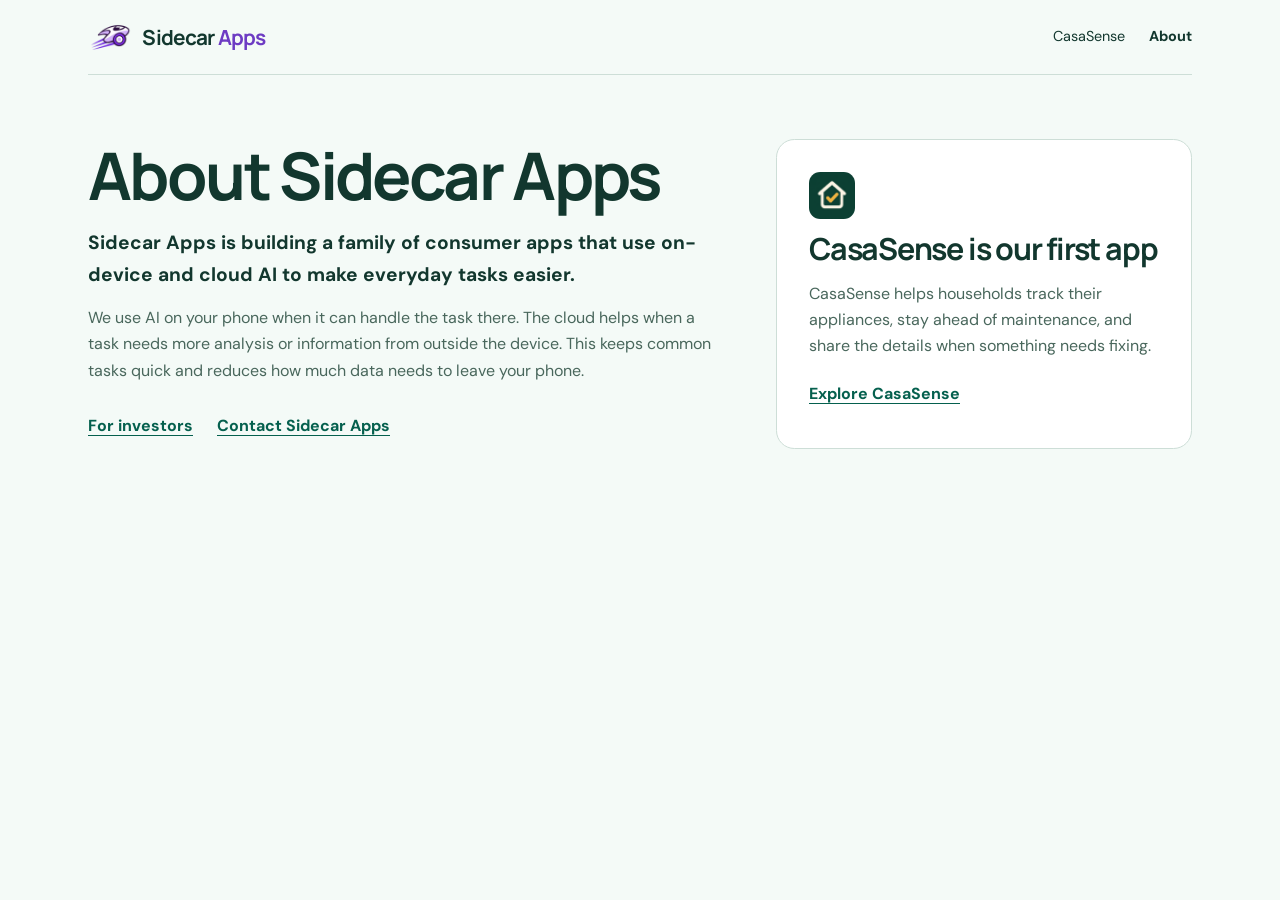
==== about.html @ 9edc98a5 "Put the CasaSense diagram in a tab and make About its own page" ====
<!doctype html>
<html lang="en">
<head>
  <meta charset="utf-8">
  <meta name="viewport" content="width=device-width, initial-scale=1">
  <title>About Sidecar Apps</title>
  <meta name="description" content="Sidecar Apps builds consumer apps using on-device and cloud AI. CasaSense is our first app.">
  <link rel="canonical" href="https://sidecar360.com/about.html">
  <link rel="icon" href="assets/sidecar-icon-192.png">
  <link rel="preconnect" href="https://fonts.googleapis.com">
  <link rel="preconnect" href="https://fonts.gstatic.com" crossorigin>
  <link href="https://fonts.googleapis.com/css2?family=DM+Sans:wght@400;500;600;700&amp;family=Manrope:wght@500;600;700;800&amp;display=swap" rel="stylesheet">
  <style>
    * { box-sizing: border-box; }
    body { margin: 0; color: #12372e; background: #f4faf7; font: 1rem/1.65 "DM Sans", system-ui, sans-serif; }
    .shell { width: min(76rem, 100%); margin: auto; padding: 0 clamp(1.25rem, 5vw, 3.5rem); }
    header { min-height: 4.7rem; display: flex; align-items: center; justify-content: space-between; gap: 1rem; border-bottom: 1px solid #cdded7; }
    header a { color: inherit; }
    nav { display: flex; gap: clamp(0.75rem, 2vw, 1.5rem); font-size: 0.9rem; }
    nav a { display: inline-flex; align-items: center; min-height: 2.75rem; text-decoration: none; }
    nav [aria-current] { font-weight: 700; }
    main { display: grid; grid-template-columns: minmax(0, 1.5fr) minmax(0, 1fr); align-items: start; gap: 2rem 4rem; padding: clamp(2rem, 6vw, 4rem) 0; }
    h1, h2 { margin: 0; font-family: Manrope, sans-serif; line-height: 1.12; letter-spacing: -0.04em; }
    h1 { font-size: clamp(2.3rem, 6vw, 4.1rem); }
    h2 { font-size: clamp(1.4rem, 3vw, 1.9rem); }
    p { margin: 0.9rem 0 0; color: #49675c; }
    .lead { font-size: 1.2rem; font-weight: 700; color: #12372e; }
    .first-app { padding: clamp(1.25rem, 4vw, 2rem); border: 1px solid #cdded7; border-radius: 1.15rem; background: #fff; }
    .first-app img { display: block; width: 2.9rem; height: auto; margin-bottom: 0.85rem; border-radius: 0.7rem; }
    .links { display: flex; flex-wrap: wrap; gap: 0.65rem 1.5rem; margin-top: 1.25rem; }
    main a { display: inline-flex; align-items: center; min-height: 2.75rem; color: #05604e; font-weight: 700; text-underline-offset: 0.24em; }
    .first-app a { margin-top: 0.75rem; }
    a:focus-visible { outline: 3px solid #5ab79f; outline-offset: 4px; }
    @media (max-width: 49rem) {
      main { grid-template-columns: minmax(0, 1fr); }
    }
  </style>
  <link rel="stylesheet" href="sidecar-brand.css?v=2">
</head>
<body>
  <div class="shell">
    <header>
      <a class="wordmark" href="./" aria-label="Sidecar Apps home">
        <img class="sidecar-mark" src="assets/sidecar-icon-192.png" alt="" width="192" height="184">
        <span>Sidecar <span class="wordmark-apps">Apps</span></span>
      </a>
      <nav aria-label="Main navigation">
        <a href="./#casasense">CasaSense</a>
        <a href="about.html" aria-current="page">About</a>
      </nav>
    </header>
    <main>
      <div>
        <h1>About Sidecar Apps</h1>
        <p class="lead">Sidecar Apps is building a family of consumer apps that use on-device and cloud AI to make everyday tasks easier.</p>
        <p>We use AI on your phone when it can handle the task there. The cloud helps when a task needs more analysis or information from outside the device. This keeps common tasks quick and reduces how much data needs to leave your phone.</p>
        <div class="links">
          <a href="investors.html">For investors</a>
          <a href="contact.html">Contact Sidecar Apps</a>
        </div>
      </div>
      <section class="first-app" aria-labelledby="first-app-heading">
        <img src="assets/casasense-icon-192.png" alt="" width="192" height="192">
        <h2 id="first-app-heading">CasaSense is our first app</h2>
        <p>CasaSense helps households track their appliances, stay ahead of maintenance, and share the details when something needs fixing.</p>
        <a href="./#casasense">Explore CasaSense</a>
      </section>
    </main>
  </div>
</body>
</html>
---- sidecar-brand.css ----
.wordmark {
  display: inline-flex;
  align-items: center;
  gap: 0.65rem;
  font: 700 1.3rem/1 Manrope, sans-serif;
  letter-spacing: -0.04em;
  text-decoration: none;
  white-space: nowrap;
}

.sidecar-mark {
  display: block;
  width: 2.75rem;
  height: 2.75rem;
  flex: none;
  object-fit: contain;
}

.wordmark-apps { color: #6d3bc3; }

@media (max-width: 42rem) {
  .wordmark { font-size: 1.1rem; }
  .sidecar-mark { width: 2.35rem; height: 2.35rem; }
}
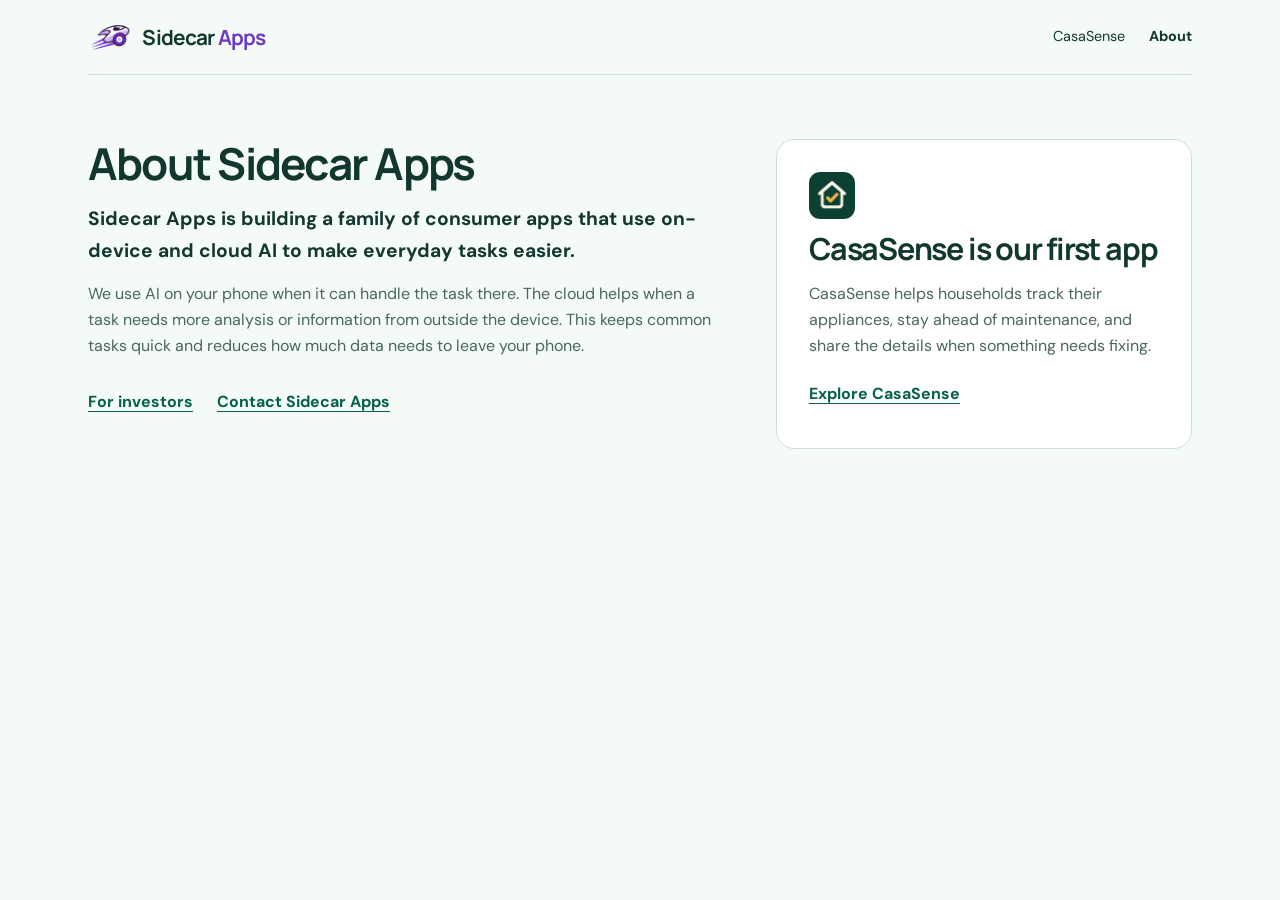
==== commit 93d221e8: "Move public contact to a dedicated Formspree form and refine About heading" ====
--- a/about.html
+++ b/about.html
@@ -21,7 +21,7 @@
     nav [aria-current] { font-weight: 700; }
     main { display: grid; grid-template-columns: minmax(0, 1.5fr) minmax(0, 1fr); align-items: start; gap: 2rem 4rem; padding: clamp(2rem, 6vw, 4rem) 0; }
     h1, h2 { margin: 0; font-family: Manrope, sans-serif; line-height: 1.12; letter-spacing: -0.04em; }
-    h1 { font-size: clamp(2.3rem, 6vw, 4.1rem); }
+    h1 { font-size: clamp(1.8rem, 4vw, 2.75rem); }
     h2 { font-size: clamp(1.4rem, 3vw, 1.9rem); }
     p { margin: 0.9rem 0 0; color: #49675c; }
     .lead { font-size: 1.2rem; font-weight: 700; color: #12372e; }
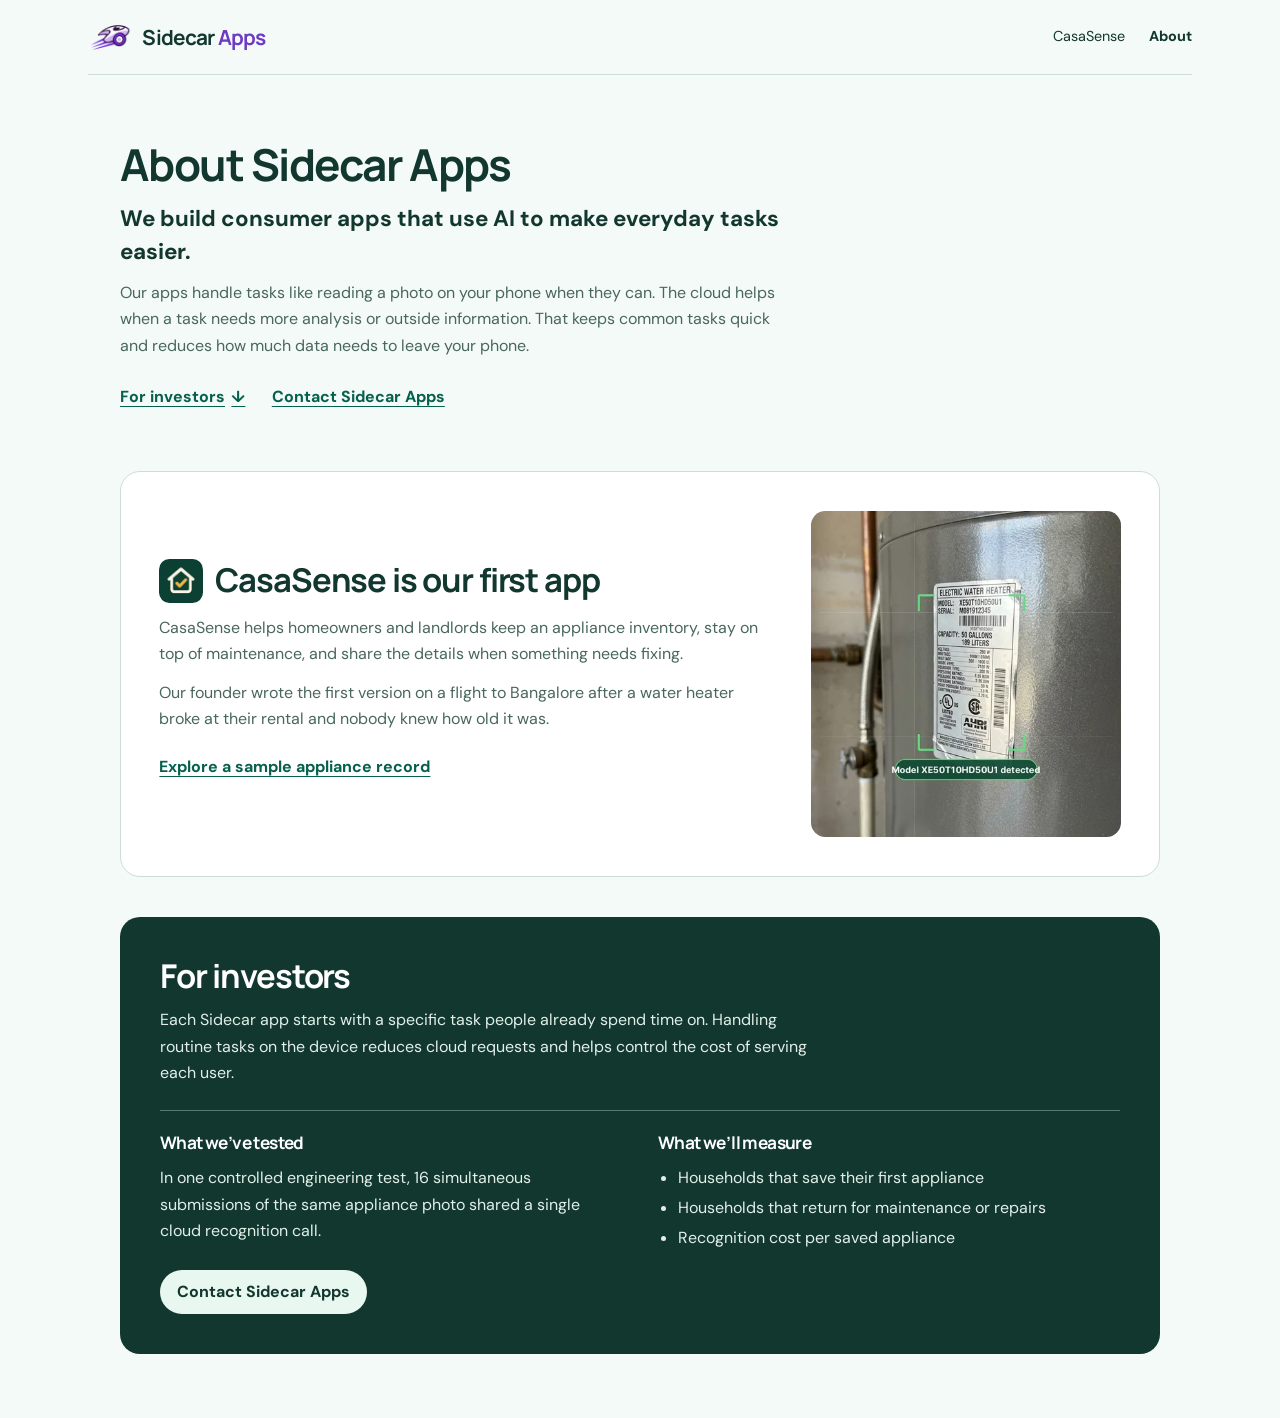
==== commit cf5e0a80: "Reorganize About and bring investor information onto the same page" ====
--- a/about.html
+++ b/about.html
@@ -3,9 +3,29 @@
 <head>
   <meta charset="utf-8">
   <meta name="viewport" content="width=device-width, initial-scale=1">
-  <title>About Sidecar Apps</title>
-  <meta name="description" content="Sidecar Apps builds consumer apps using on-device and cloud AI. CasaSense is our first app.">
+  <title>About Sidecar Apps | CasaSense and Investor Information</title>
+  <meta name="description" content="Meet Sidecar Apps, the team building consumer apps with on-device and cloud AI. Explore CasaSense, our first app, and read our investor overview.">
+  <meta property="og:type" content="website">
+  <meta property="og:site_name" content="Sidecar Apps">
+  <meta property="og:title" content="About Sidecar Apps | CasaSense and Investor Information">
+  <meta property="og:description" content="Meet Sidecar Apps, the team building consumer apps with on-device and cloud AI. Explore CasaSense, our first app, and read our investor overview.">
+  <meta property="og:url" content="https://sidecar360.com/about.html">
+  <meta property="og:image" content="https://sidecar360.com/assets/sidecar-icon.png">
+  <meta property="og:image:alt" content="Sidecar Apps logo">
+  <meta name="twitter:card" content="summary">
   <link rel="canonical" href="https://sidecar360.com/about.html">
+  <script type="application/ld+json">
+  {
+    "@context": "https://schema.org",
+    "@type": "AboutPage",
+    "@id": "https://sidecar360.com/about.html#webpage",
+    "url": "https://sidecar360.com/about.html",
+    "name": "About Sidecar Apps",
+    "isPartOf": { "@id": "https://sidecar360.com/#website" },
+    "mainEntity": { "@id": "https://sidecar360.com/#organization" },
+    "inLanguage": "en-US"
+  }
+  </script>
   <link rel="icon" href="assets/sidecar-icon-192.png">
   <link rel="preconnect" href="https://fonts.googleapis.com">
   <link rel="preconnect" href="https://fonts.gstatic.com" crossorigin>
@@ -19,20 +39,71 @@
     nav { display: flex; gap: clamp(0.75rem, 2vw, 1.5rem); font-size: 0.9rem; }
     nav a { display: inline-flex; align-items: center; min-height: 2.75rem; text-decoration: none; }
     nav [aria-current] { font-weight: 700; }
-    main { display: grid; grid-template-columns: minmax(0, 1.5fr) minmax(0, 1fr); align-items: start; gap: 2rem 4rem; padding: clamp(2rem, 6vw, 4rem) 0; }
-    h1, h2 { margin: 0; font-family: Manrope, sans-serif; line-height: 1.12; letter-spacing: -0.04em; }
+    main { max-width: 65rem; margin-inline: auto; padding: clamp(2rem, 5vw, 4rem) 0; }
+    h1, h2, h3 { margin: 0; font-family: Manrope, sans-serif; line-height: 1.18; letter-spacing: -0.035em; }
     h1 { font-size: clamp(1.8rem, 4vw, 2.75rem); }
-    h2 { font-size: clamp(1.4rem, 3vw, 1.9rem); }
-    p { margin: 0.9rem 0 0; color: #49675c; }
-    .lead { font-size: 1.2rem; font-weight: 700; color: #12372e; }
-    .first-app { padding: clamp(1.25rem, 4vw, 2rem); border: 1px solid #cdded7; border-radius: 1.15rem; background: #fff; }
-    .first-app img { display: block; width: 2.9rem; height: auto; margin-bottom: 0.85rem; border-radius: 0.7rem; }
-    .links { display: flex; flex-wrap: wrap; gap: 0.65rem 1.5rem; margin-top: 1.25rem; }
-    main a { display: inline-flex; align-items: center; min-height: 2.75rem; color: #05604e; font-weight: 700; text-underline-offset: 0.24em; }
-    .first-app a { margin-top: 0.75rem; }
+    h2 { font-size: clamp(1.45rem, 3vw, 2.05rem); }
+    h3 { font-size: 1.08rem; }
+    p { margin: 0.75rem 0 0; color: #49675c; }
+    .about-intro { max-width: 42rem; }
+    .lead { font-size: clamp(1.13rem, 2.3vw, 1.4rem); font-weight: 700; color: #12372e; line-height: 1.45; }
+    .intro-links { display: flex; flex-wrap: wrap; gap: 0.25rem 1.65rem; margin-top: 1rem; }
+    main a { display: inline-flex; align-items: center; justify-content: center; min-height: 2.75rem; color: #05604e; font-weight: 700; text-underline-offset: 0.23em; }
+    .about-jump { gap: 0.4rem; }
+    .first-app {
+      display: grid;
+      grid-template-columns: minmax(0, 1.55fr) minmax(0, 0.8fr);
+      align-items: center;
+      gap: clamp(1.25rem, 4vw, 3.25rem);
+      margin-top: clamp(1.5rem, 5vw, 3.25rem);
+      padding: clamp(1.25rem, 4vw, 2.4rem);
+      border: 1px solid #cdded7;
+      border-radius: 1.25rem;
+      background: #fff;
+    }
+    .app-heading { display: flex; align-items: center; gap: 0.75rem; }
+    .app-icon { width: 2.75rem; height: auto; flex: none; border-radius: 0.65rem; }
+    .app-photo {
+      display: block;
+      width: 100%;
+      max-width: 24rem;
+      height: auto;
+      border-radius: 0.9rem;
+    }
+    .first-app a { margin-top: 0.8rem; }
+    .investors {
+      margin-top: clamp(1.35rem, 4vw, 2.5rem);
+      padding: clamp(1.25rem, 4.5vw, 2.5rem);
+      border-radius: 1.25rem;
+      background: #12372e;
+      color: #fff;
+      scroll-margin-top: 1.25rem;
+    }
+    .investors p, .investors li { color: #e2efe9; }
+    .investors > p { max-width: 42rem; }
+    .investor-details {
+      display: grid;
+      grid-template-columns: repeat(2, minmax(0, 1fr));
+      gap: 1.2rem 2.25rem;
+      margin: 1.5rem 0 1.2rem;
+      padding-top: 1.35rem;
+      border-top: 1px solid #567b70;
+    }
+    .investor-details ul { margin: 0.75rem 0 0; padding-left: 1.25rem; }
+    .investor-details li + li { margin-top: 0.2rem; }
+    .investors .contact {
+      padding: 0.55rem 1.05rem;
+      border-radius: 999px;
+      background: #e8f7f0;
+      color: #12372e;
+      text-decoration: none;
+    }
+    .investors .contact:hover { background: #fff; }
     a:focus-visible { outline: 3px solid #5ab79f; outline-offset: 4px; }
-    @media (max-width: 49rem) {
-      main { grid-template-columns: minmax(0, 1fr); }
+    @media (max-width: 42rem) {
+      header { gap: 0.75rem; }
+      nav { font-size: 0.82rem; }
+      .first-app, .investor-details { grid-template-columns: minmax(0, 1fr); }
     }
   </style>
   <link rel="stylesheet" href="sidecar-brand.css?v=2">
@@ -50,20 +121,47 @@
       </nav>
     </header>
     <main>
-      <div>
-        <h1>About Sidecar Apps</h1>
-        <p class="lead">Sidecar Apps is building a family of consumer apps that use on-device and cloud AI to make everyday tasks easier.</p>
-        <p>We use AI on your phone when it can handle the task there. The cloud helps when a task needs more analysis or information from outside the device. This keeps common tasks quick and reduces how much data needs to leave your phone.</p>
-        <div class="links">
-          <a href="investors.html">For investors</a>
+      <section class="about-intro" aria-labelledby="about-heading">
+        <h1 id="about-heading">About Sidecar Apps</h1>
+        <p class="lead">We build consumer apps that use AI to make everyday tasks easier.</p>
+        <p>Our apps handle tasks like reading a photo on your phone when they can. The cloud helps when a task needs more analysis or outside information. That keeps common tasks quick and reduces how much data needs to leave your phone.</p>
+        <div class="intro-links">
+          <a class="about-jump" href="#investors">For investors <span aria-hidden="true">↓</span></a>
           <a href="contact.html">Contact Sidecar Apps</a>
         </div>
-      </div>
+      </section>
+
       <section class="first-app" aria-labelledby="first-app-heading">
-        <img src="assets/casasense-icon-192.png" alt="" width="192" height="192">
-        <h2 id="first-app-heading">CasaSense is our first app</h2>
-        <p>CasaSense helps households track their appliances, stay ahead of maintenance, and share the details when something needs fixing.</p>
-        <a href="./#casasense">Explore CasaSense</a>
+        <div>
+          <div class="app-heading">
+            <img class="app-icon" src="assets/casasense-icon-192.png" alt="" width="192" height="192">
+            <h2 id="first-app-heading">CasaSense is our first app</h2>
+          </div>
+          <p>CasaSense helps homeowners and landlords keep an appliance inventory, stay on top of maintenance, and share the details when something needs fixing.</p>
+          <p>Our founder wrote the first version on a flight to Bangalore after a water heater broke at their rental and nobody knew how old it was.</p>
+          <a href="./#sample-home">Explore a sample appliance record</a>
+        </div>
+        <img class="app-photo" src="assets/sample-water-heater.webp" alt="CasaSense reading the model number on a water heater label" width="480" height="506">
+      </section>
+
+      <section class="investors" id="investors" aria-labelledby="investor-heading" tabindex="-1">
+        <h2 id="investor-heading">For investors</h2>
+        <p>Each Sidecar app starts with a specific task people already spend time on. Handling routine tasks on the device reduces cloud requests and helps control the cost of serving each user.</p>
+        <div class="investor-details">
+          <section aria-labelledby="tested-heading">
+            <h3 id="tested-heading">What we’ve tested</h3>
+            <p>In one controlled engineering test, 16 simultaneous submissions of the same appliance photo shared a single cloud recognition call.</p>
+          </section>
+          <section aria-labelledby="measure-heading">
+            <h3 id="measure-heading">What we’ll measure</h3>
+            <ul>
+              <li>Households that save their first appliance</li>
+              <li>Households that return for maintenance or repairs</li>
+              <li>Recognition cost per saved appliance</li>
+            </ul>
+          </section>
+        </div>
+        <a class="contact" href="contact.html">Contact Sidecar Apps</a>
       </section>
     </main>
   </div>
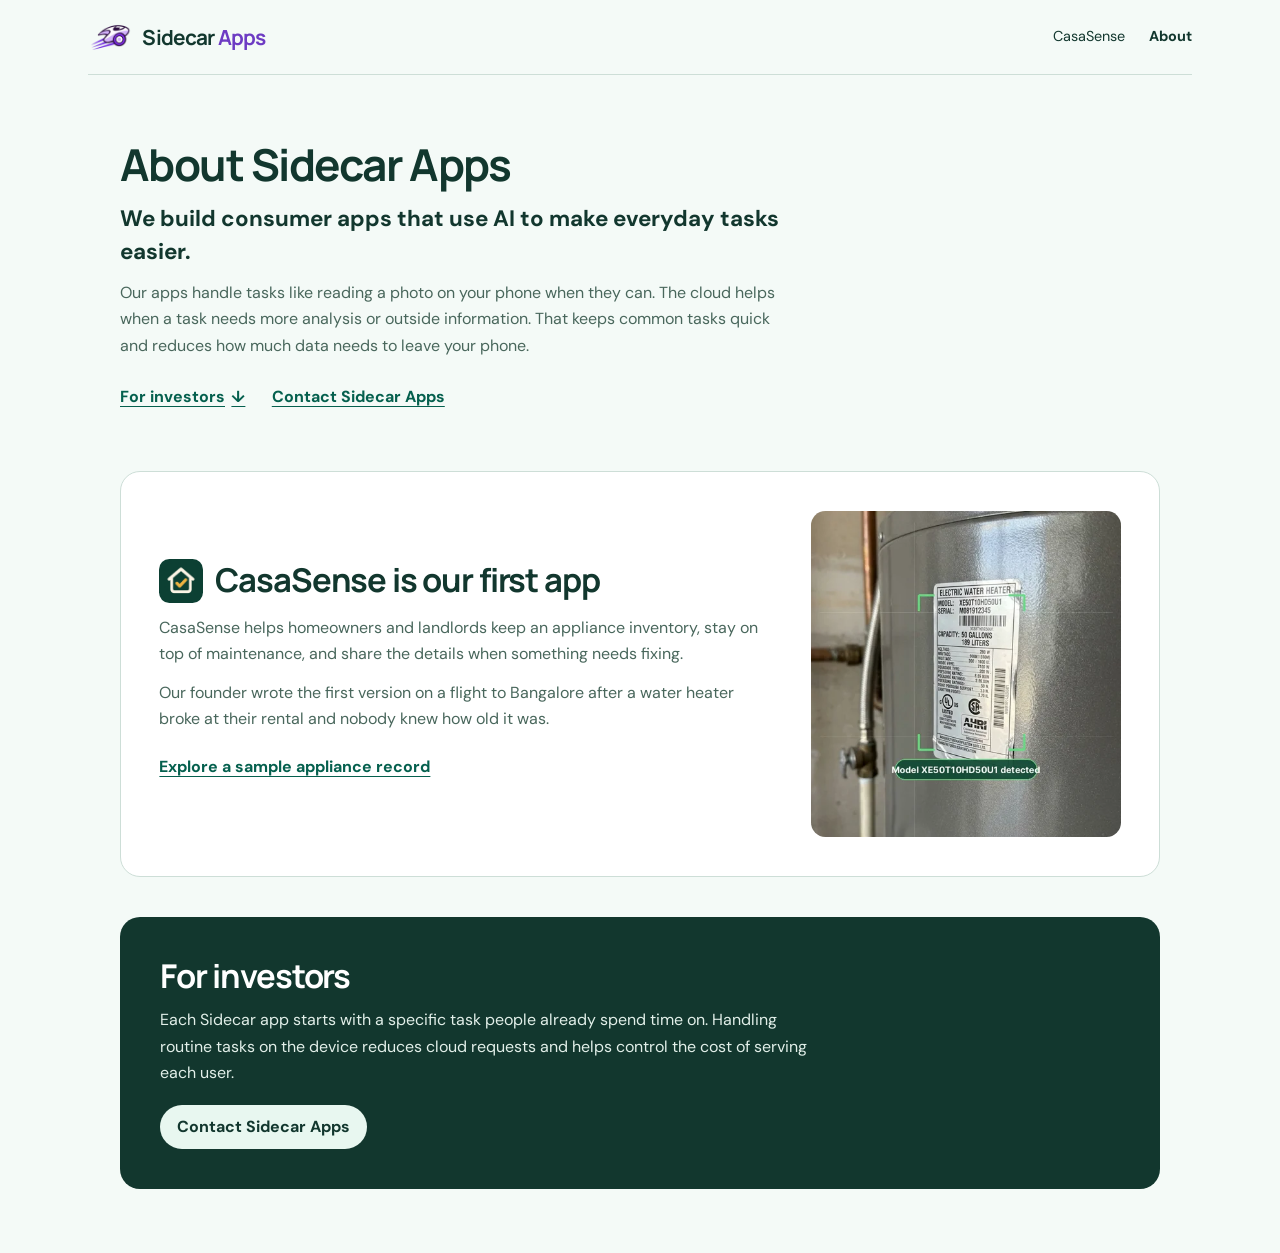
==== commit e48b9a79: "Simplify the investor section on About" ====
--- a/about.html
+++ b/about.html
@@ -40,10 +40,9 @@
     nav a { display: inline-flex; align-items: center; min-height: 2.75rem; text-decoration: none; }
     nav [aria-current] { font-weight: 700; }
     main { max-width: 65rem; margin-inline: auto; padding: clamp(2rem, 5vw, 4rem) 0; }
-    h1, h2, h3 { margin: 0; font-family: Manrope, sans-serif; line-height: 1.18; letter-spacing: -0.035em; }
+    h1, h2 { margin: 0; font-family: Manrope, sans-serif; line-height: 1.18; letter-spacing: -0.035em; }
     h1 { font-size: clamp(1.8rem, 4vw, 2.75rem); }
     h2 { font-size: clamp(1.45rem, 3vw, 2.05rem); }
-    h3 { font-size: 1.08rem; }
     p { margin: 0.75rem 0 0; color: #49675c; }
     .about-intro { max-width: 42rem; }
     .lead { font-size: clamp(1.13rem, 2.3vw, 1.4rem); font-weight: 700; color: #12372e; line-height: 1.45; }
@@ -79,19 +78,9 @@
       color: #fff;
       scroll-margin-top: 1.25rem;
     }
-    .investors p, .investors li { color: #e2efe9; }
-    .investors > p { max-width: 42rem; }
-    .investor-details {
-      display: grid;
-      grid-template-columns: repeat(2, minmax(0, 1fr));
-      gap: 1.2rem 2.25rem;
-      margin: 1.5rem 0 1.2rem;
-      padding-top: 1.35rem;
-      border-top: 1px solid #567b70;
-    }
-    .investor-details ul { margin: 0.75rem 0 0; padding-left: 1.25rem; }
-    .investor-details li + li { margin-top: 0.2rem; }
+    .investors p { max-width: 42rem; color: #e2efe9; }
     .investors .contact {
+      margin-top: 1.15rem;
       padding: 0.55rem 1.05rem;
       border-radius: 999px;
       background: #e8f7f0;
@@ -103,7 +92,7 @@
     @media (max-width: 42rem) {
       header { gap: 0.75rem; }
       nav { font-size: 0.82rem; }
-      .first-app, .investor-details { grid-template-columns: minmax(0, 1fr); }
+      .first-app { grid-template-columns: minmax(0, 1fr); }
     }
   </style>
   <link rel="stylesheet" href="sidecar-brand.css?v=2">
@@ -147,20 +136,6 @@
       <section class="investors" id="investors" aria-labelledby="investor-heading" tabindex="-1">
         <h2 id="investor-heading">For investors</h2>
         <p>Each Sidecar app starts with a specific task people already spend time on. Handling routine tasks on the device reduces cloud requests and helps control the cost of serving each user.</p>
-        <div class="investor-details">
-          <section aria-labelledby="tested-heading">
-            <h3 id="tested-heading">What we’ve tested</h3>
-            <p>In one controlled engineering test, 16 simultaneous submissions of the same appliance photo shared a single cloud recognition call.</p>
-          </section>
-          <section aria-labelledby="measure-heading">
-            <h3 id="measure-heading">What we’ll measure</h3>
-            <ul>
-              <li>Households that save their first appliance</li>
-              <li>Households that return for maintenance or repairs</li>
-              <li>Recognition cost per saved appliance</li>
-            </ul>
-          </section>
-        </div>
         <a class="contact" href="contact.html">Contact Sidecar Apps</a>
       </section>
     </main>
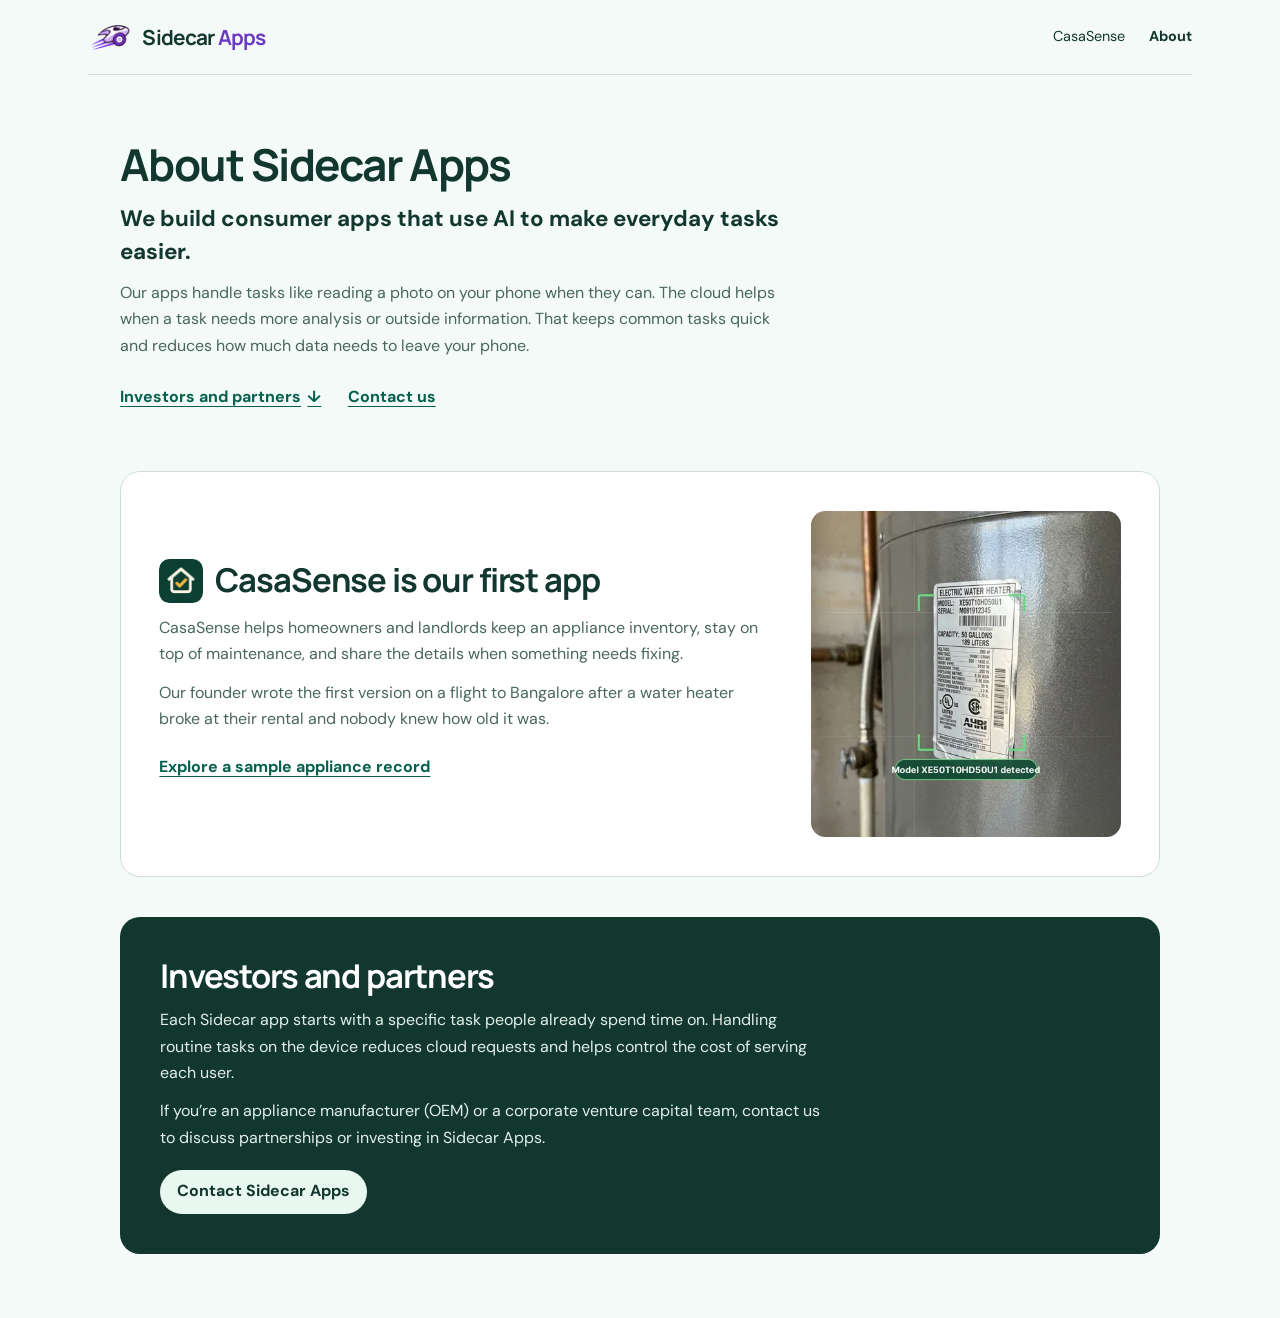
==== commit 7b5041f7: "Invite OEM and corporate venture conversations on About" ====
--- a/about.html
+++ b/about.html
@@ -3,12 +3,12 @@
 <head>
   <meta charset="utf-8">
   <meta name="viewport" content="width=device-width, initial-scale=1">
-  <title>About Sidecar Apps | CasaSense and Investor Information</title>
-  <meta name="description" content="Meet Sidecar Apps, the team building consumer apps with on-device and cloud AI. Explore CasaSense, our first app, and read our investor overview.">
+  <title>About Sidecar Apps | CasaSense, Investors &amp; Partners</title>
+  <meta name="description" content="Meet Sidecar Apps, the team behind CasaSense. Learn how we use on-device and cloud AI, and contact us about OEM partnerships and corporate venture investment.">
   <meta property="og:type" content="website">
   <meta property="og:site_name" content="Sidecar Apps">
-  <meta property="og:title" content="About Sidecar Apps | CasaSense and Investor Information">
-  <meta property="og:description" content="Meet Sidecar Apps, the team building consumer apps with on-device and cloud AI. Explore CasaSense, our first app, and read our investor overview.">
+  <meta property="og:title" content="About Sidecar Apps | CasaSense, Investors &amp; Partners">
+  <meta property="og:description" content="Meet Sidecar Apps, the team behind CasaSense. Learn how we use on-device and cloud AI, and contact us about OEM partnerships and corporate venture investment.">
   <meta property="og:url" content="https://sidecar360.com/about.html">
   <meta property="og:image" content="https://sidecar360.com/assets/sidecar-icon.png">
   <meta property="og:image:alt" content="Sidecar Apps logo">
@@ -115,8 +115,8 @@
         <p class="lead">We build consumer apps that use AI to make everyday tasks easier.</p>
         <p>Our apps handle tasks like reading a photo on your phone when they can. The cloud helps when a task needs more analysis or outside information. That keeps common tasks quick and reduces how much data needs to leave your phone.</p>
         <div class="intro-links">
-          <a class="about-jump" href="#investors">For investors <span aria-hidden="true">↓</span></a>
-          <a href="contact.html">Contact Sidecar Apps</a>
+          <a class="about-jump" href="#investors">Investors and partners <span aria-hidden="true">↓</span></a>
+          <a href="contact.html">Contact us</a>
         </div>
       </section>
 
@@ -134,8 +134,9 @@
       </section>
 
       <section class="investors" id="investors" aria-labelledby="investor-heading" tabindex="-1">
-        <h2 id="investor-heading">For investors</h2>
+        <h2 id="investor-heading">Investors and partners</h2>
         <p>Each Sidecar app starts with a specific task people already spend time on. Handling routine tasks on the device reduces cloud requests and helps control the cost of serving each user.</p>
+        <p>If you’re an appliance manufacturer (OEM) or a corporate venture capital team, contact us to discuss partnerships or investing in Sidecar Apps.</p>
         <a class="contact" href="contact.html">Contact Sidecar Apps</a>
       </section>
     </main>
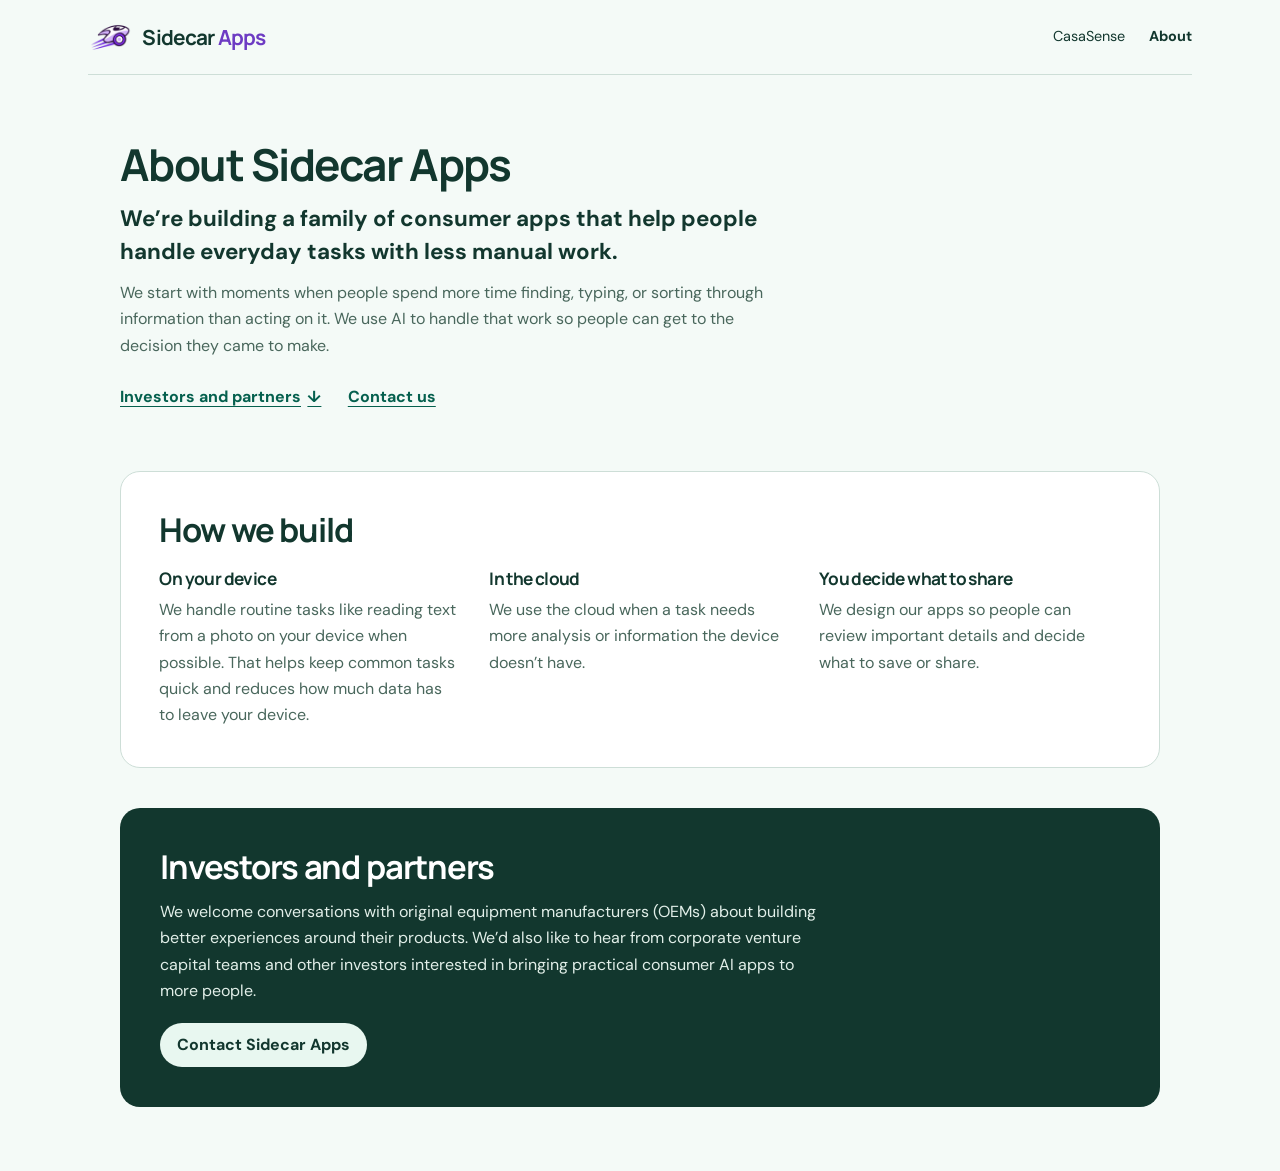
==== commit 6e0de856: "Focus About on the Sidecar Apps vision and partnerships" ====
--- a/about.html
+++ b/about.html
@@ -3,12 +3,12 @@
 <head>
   <meta charset="utf-8">
   <meta name="viewport" content="width=device-width, initial-scale=1">
-  <title>About Sidecar Apps | CasaSense, Investors &amp; Partners</title>
-  <meta name="description" content="Meet Sidecar Apps, the team behind CasaSense. Learn how we use on-device and cloud AI, and contact us about OEM partnerships and corporate venture investment.">
+  <title>About Sidecar Apps | Vision, Investors &amp; Partners</title>
+  <meta name="description" content="Sidecar Apps builds consumer apps with on-device and cloud AI. Learn about our vision, OEM partnerships, and corporate venture investment.">
   <meta property="og:type" content="website">
   <meta property="og:site_name" content="Sidecar Apps">
-  <meta property="og:title" content="About Sidecar Apps | CasaSense, Investors &amp; Partners">
-  <meta property="og:description" content="Meet Sidecar Apps, the team behind CasaSense. Learn how we use on-device and cloud AI, and contact us about OEM partnerships and corporate venture investment.">
+  <meta property="og:title" content="About Sidecar Apps | Vision, Investors &amp; Partners">
+  <meta property="og:description" content="Sidecar Apps builds consumer apps with on-device and cloud AI. Learn about our vision, OEM partnerships, and corporate venture investment.">
   <meta property="og:url" content="https://sidecar360.com/about.html">
   <meta property="og:image" content="https://sidecar360.com/assets/sidecar-icon.png">
   <meta property="og:image:alt" content="Sidecar Apps logo">
@@ -40,36 +40,30 @@
     nav a { display: inline-flex; align-items: center; min-height: 2.75rem; text-decoration: none; }
     nav [aria-current] { font-weight: 700; }
     main { max-width: 65rem; margin-inline: auto; padding: clamp(2rem, 5vw, 4rem) 0; }
-    h1, h2 { margin: 0; font-family: Manrope, sans-serif; line-height: 1.18; letter-spacing: -0.035em; }
+    h1, h2, h3 { margin: 0; font-family: Manrope, sans-serif; line-height: 1.18; letter-spacing: -0.035em; }
     h1 { font-size: clamp(1.8rem, 4vw, 2.75rem); }
     h2 { font-size: clamp(1.45rem, 3vw, 2.05rem); }
+    h3 { font-size: 1.08rem; }
     p { margin: 0.75rem 0 0; color: #49675c; }
     .about-intro { max-width: 42rem; }
     .lead { font-size: clamp(1.13rem, 2.3vw, 1.4rem); font-weight: 700; color: #12372e; line-height: 1.45; }
     .intro-links { display: flex; flex-wrap: wrap; gap: 0.25rem 1.65rem; margin-top: 1rem; }
     main a { display: inline-flex; align-items: center; justify-content: center; min-height: 2.75rem; color: #05604e; font-weight: 700; text-underline-offset: 0.23em; }
     .about-jump { gap: 0.4rem; }
-    .first-app {
-      display: grid;
-      grid-template-columns: minmax(0, 1.55fr) minmax(0, 0.8fr);
-      align-items: center;
-      gap: clamp(1.25rem, 4vw, 3.25rem);
+    .approach {
       margin-top: clamp(1.5rem, 5vw, 3.25rem);
       padding: clamp(1.25rem, 4vw, 2.4rem);
       border: 1px solid #cdded7;
       border-radius: 1.25rem;
       background: #fff;
     }
-    .app-heading { display: flex; align-items: center; gap: 0.75rem; }
-    .app-icon { width: 2.75rem; height: auto; flex: none; border-radius: 0.65rem; }
-    .app-photo {
-      display: block;
-      width: 100%;
-      max-width: 24rem;
-      height: auto;
-      border-radius: 0.9rem;
+    .approach-grid {
+      display: grid;
+      grid-template-columns: repeat(3, minmax(0, 1fr));
+      gap: 1rem 1.75rem;
+      margin-top: 1.25rem;
     }
-    .first-app a { margin-top: 0.8rem; }
+    .approach-grid p { margin-top: 0.45rem; }
     .investors {
       margin-top: clamp(1.35rem, 4vw, 2.5rem);
       padding: clamp(1.25rem, 4.5vw, 2.5rem);
@@ -92,7 +86,9 @@
     @media (max-width: 42rem) {
       header { gap: 0.75rem; }
       nav { font-size: 0.82rem; }
-      .first-app { grid-template-columns: minmax(0, 1fr); }
+      .intro-links { column-gap: 1rem; }
+      .approach-grid { grid-template-columns: minmax(0, 1fr); }
+      .approach-grid > div + div { padding-top: 1rem; border-top: 1px solid #cdded7; }
     }
   </style>
   <link rel="stylesheet" href="sidecar-brand.css?v=2">
@@ -112,31 +108,35 @@
     <main>
       <section class="about-intro" aria-labelledby="about-heading">
         <h1 id="about-heading">About Sidecar Apps</h1>
-        <p class="lead">We build consumer apps that use AI to make everyday tasks easier.</p>
-        <p>Our apps handle tasks like reading a photo on your phone when they can. The cloud helps when a task needs more analysis or outside information. That keeps common tasks quick and reduces how much data needs to leave your phone.</p>
+        <p class="lead">We’re building a family of consumer apps that help people handle everyday tasks with less manual work.</p>
+        <p>We start with moments when people spend more time finding, typing, or sorting through information than acting on it. We use AI to handle that work so people can get to the decision they came to make.</p>
         <div class="intro-links">
           <a class="about-jump" href="#investors">Investors and partners <span aria-hidden="true">↓</span></a>
           <a href="contact.html">Contact us</a>
         </div>
       </section>
 
-      <section class="first-app" aria-labelledby="first-app-heading">
-        <div>
-          <div class="app-heading">
-            <img class="app-icon" src="assets/casasense-icon-192.png" alt="" width="192" height="192">
-            <h2 id="first-app-heading">CasaSense is our first app</h2>
+      <section class="approach" aria-labelledby="approach-heading">
+        <h2 id="approach-heading">How we build</h2>
+        <div class="approach-grid">
+          <div>
+            <h3>On your device</h3>
+            <p>We handle routine tasks like reading text from a photo on your device when possible. That helps keep common tasks quick and reduces how much data has to leave your device.</p>
           </div>
-          <p>CasaSense helps homeowners and landlords keep an appliance inventory, stay on top of maintenance, and share the details when something needs fixing.</p>
-          <p>Our founder wrote the first version on a flight to Bangalore after a water heater broke at their rental and nobody knew how old it was.</p>
-          <a href="./#sample-home">Explore a sample appliance record</a>
+          <div>
+            <h3>In the cloud</h3>
+            <p>We use the cloud when a task needs more analysis or information the device doesn’t have.</p>
+          </div>
+          <div>
+            <h3>You decide what to share</h3>
+            <p>We design our apps so people can review important details and decide what to save or share.</p>
+          </div>
         </div>
-        <img class="app-photo" src="assets/sample-water-heater.webp" alt="CasaSense reading the model number on a water heater label" width="480" height="506">
       </section>
 
       <section class="investors" id="investors" aria-labelledby="investor-heading" tabindex="-1">
         <h2 id="investor-heading">Investors and partners</h2>
-        <p>Each Sidecar app starts with a specific task people already spend time on. Handling routine tasks on the device reduces cloud requests and helps control the cost of serving each user.</p>
-        <p>If you’re an appliance manufacturer (OEM) or a corporate venture capital team, contact us to discuss partnerships or investing in Sidecar Apps.</p>
+        <p>We welcome conversations with original equipment manufacturers (OEMs) about building better experiences around their products. We’d also like to hear from corporate venture capital teams and other investors interested in bringing practical consumer AI apps to more people.</p>
         <a class="contact" href="contact.html">Contact Sidecar Apps</a>
       </section>
     </main>
